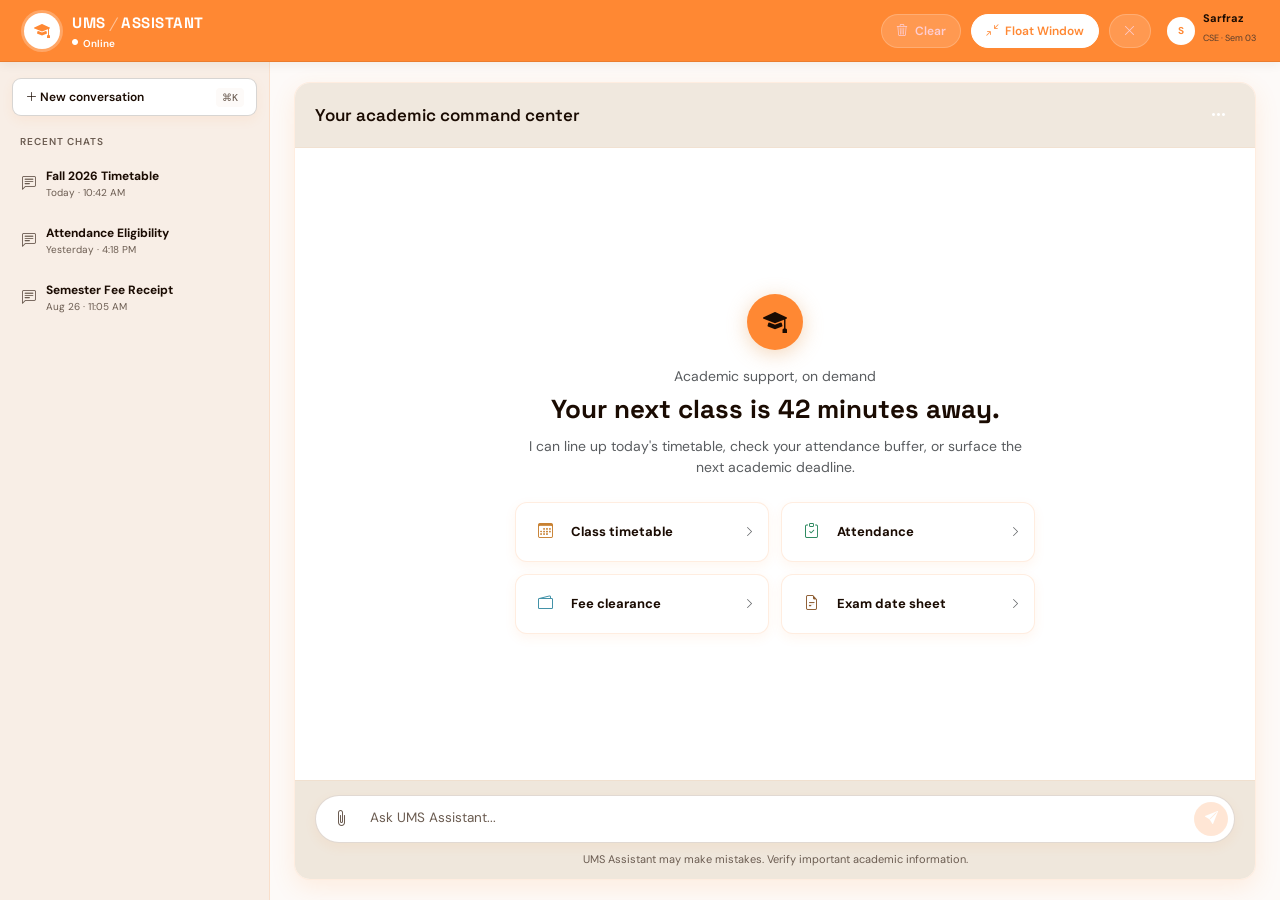
==== frontend/chatbot_ui/index.html @ 85a8cb39 "feat: complete LPU UMS Chatbot and Dashboard integration" ====
<!DOCTYPE html>
<html lang="en">

<head>
  <meta charset="UTF-8">
  <meta name="viewport" content="width=device-width, initial-scale=1.0">
  <title>UMS Assistant</title>
  <link href="https://cdn.jsdelivr.net/npm/bootstrap@5.3.3/dist/css/bootstrap.min.css" rel="stylesheet">
  <link href="https://cdn.jsdelivr.net/npm/bootstrap-icons@1.11.3/font/bootstrap-icons.css" rel="stylesheet">
  <link
    href="https://fonts.googleapis.com/css2?family=Space+Grotesk:wght@500;600;700&family=DM+Sans:wght@400;500;600&display=swap"
    rel="stylesheet">
  <link rel="stylesheet" href="style.css">
</head>

<body>
  <!-- Dashboard Background -->
  <iframe src="../dashboard_ui/index.html"
    style="position: fixed; top: 0; left: 0; width: 100vw; height: 100vh; border: none; z-index: -1; pointer-events: auto;"></iframe>

  <!-- Main Application Shell -->
  <div id="chatApp" class="mode-fullscreen">

    <!-- Top Header -->
    <header class="topbar">
      <!-- Brand & Mobile Menu Trigger -->
      <div class="brand">
        <button id="menuToggleBtn" class="icon-btn d-md-none" aria-label="Toggle menu">
          <i class="bi bi-list fs-5"></i>
        </button>
        <div class="brand-mark">
          <i class="bi bi-mortarboard-fill"></i>
        </div>
        <div>
          <strong class="gs brand-title">UMS <em class="text-muted fw-normal">/</em> ASSISTANT</strong>
          <small class="status-indicator">
            <i class="bi bi-circle-fill"></i> Online
          </small>
        </div>
      </div>

      <!-- Header Controls & Profile -->
      <div class="topbar-actions">
        <!-- Clear Chat Button -->
        <button id="clearBtn" class="action-btn text-danger-subtle" title="Clear chat history">
          <i class="bi bi-trash3"></i>
          <span class="d-none d-sm-inline">Clear</span>
        </button>

        <!-- Mode Toggle (Full-Screen ↔ Floating Window) -->
        <button id="toggleModeBtn" class="action-btn primary-action" title="Toggle floating window">
          <i id="toggleIcon" class="bi bi-arrows-angle-contract"></i>
          <span id="toggleText" class="d-none d-sm-inline">Float Window</span>
        </button>

        <!-- Close Button -->
        <button id="closeBtn" class="action-btn text-danger-subtle" title="Close Assistant">
          <i class="bi bi-x-lg"></i>
        </button>

        <!-- User Profile Chip -->
        <div class="profile-chip hide-floating d-none d-sm-flex">
          <span>S</span>
          <div class="d-none d-lg-block text-start">
            <strong class="d-block lh-1" style="font-size:11px;color:var(--text-main)">Sarfraz</strong>
            <small class="text-muted" style="font-size:9px">CSE · Sem 03</small>
          </div>
        </div>
      </div>
    </header>

    <!-- Main Workspace (Sidebar + Central Chat) -->
    <div class="app-body">

      <!-- Left Sidebar (Recent Chats directly at top) -->
      <aside id="sidebar" class="hide-floating">
        <!-- New Conversation Button -->
        <button id="newChatBtn" class="new-conv-btn">
          <span><i class="bi bi-plus-lg me-1.5"></i> New conversation</span>
          <small class="shortcut-badge">⌘K</small>
        </button>

        <!-- Recent Chats Section (Moved to Top) -->
        <div class="section-label">Recent chats</div>
        <div id="recentList" class="recent-list"></div>
      </aside>

      <!-- Central Chat Workspace -->
      <main id="workspace">
        <section class="chat-shell">
          <!-- Chat Shell Header -->
          <div class="chat-header">
            <h2 class="gs" id="chatTitle">Your academic command center</h2>
            <button id="resetViewBtn" class="icon-btn" title="Options">
              <i class="bi bi-three-dots"></i>
            </button>
          </div>

          <!-- Chat Scrollable Viewport -->
          <div class="chat-scroll" id="chatScroll">
            <!-- Centered Empty State -->
            <div class="empty-state" id="emptyState">
              <div class="mark-glow">
                <i class="bi bi-mortarboard-fill fs-4"></i>
              </div>
              <div class="text-muted small mb-1">Academic support, on demand</div>
              <h1 class="gs empty-heading">Your next class is 42 minutes away.</h1>
              <p class="text-muted small empty-desc">
                I can line up today's timetable, check your attendance buffer, or surface the next academic deadline.
              </p>

              <!-- 2x2 Quick Actions Grid -->
              <div class="quick-grid" id="quickGrid"></div>
            </div>

            <!-- Active Message Thread List -->
            <div id="messageList" class="message-list" style="display:none"></div>
          </div>

          <!-- Bottom Unified Composer Form -->
          <form class="composer-wrap" id="composerForm">
            <div class="composer">
              <button type="button" class="icon-btn attach-btn" title="Attach file">
                <i class="bi bi-paperclip"></i>
              </button>
              <input id="draftInput" placeholder="Ask UMS Assistant..." autocomplete="off">
              <button type="submit" class="send-btn" id="sendBtn" disabled title="Send message">
                <i class="bi bi-send-fill"></i>
              </button>
            </div>
            <div class="composer-disclaimer">
              UMS Assistant may make mistakes. Verify important academic information.
            </div>
          </form>
        </section>
      </main>

    </div>

  </div>

  <script src="https://cdn.jsdelivr.net/npm/bootstrap@5.3.3/dist/js/bootstrap.bundle.min.js"></script>
  <script src="script.js"></script>
</body>

</html>
---- frontend/chatbot_ui/style.css ----
:root {
  /* Vibrant Orange Palette */
  --primary-honey: #ff8833;
  --primary-honey-dark: #e67719;
  --primary-honey-light: #fff5f0;
  --header-bg: var(--primary-honey);
  --canvas: #fdfaf8;
  --sidebar-bg: #f8eee6;
  --surface: #ffffff;
  --card-bg: #ffffff;
  --bubble-bot: #ffffff;
  --bubble-user: var(--primary-honey);
  --line: rgba(255, 136, 51, 0.15);
  --line-soft: rgba(255, 136, 51, 0.08);
  --text-main: #1a0b02;
  --text-dim: #3d2211;
  --text-muted: #6b5c51;
  --mint: #10b981;
  --amber: #f59e0b;
  --cyan: #06b6d4;
  --shadow-sm: 0 4px 12px rgba(255, 136, 51, 0.08);
  --shadow-md: 0 8px 24px rgba(255, 136, 51, 0.12);
  --shadow-lg: 0 16px 40px rgba(255, 136, 51, 0.18);
}

* { box-sizing: border-box; margin: 0; padding: 0; }

body {
  font-family: "DM Sans", sans-serif;
  background: transparent;
  color: var(--text-main);
  overflow: hidden;
  height: 100vh;
  pointer-events: none;
}

.gs { font-family: "Space Grotesk", sans-serif; }

#chatApp {
  display: flex;
  flex-direction: column;
  height: 100vh;
  width: 100vw;
  background: var(--canvas);
  transition: all 0.35s cubic-bezier(0.4, 0, 0.2, 1);
  pointer-events: auto;
}

#chatApp.is-dragging {
  transition: none !important;
}

/* 1. TOPBAR (Warm Ochre / Honey Banner) */
.topbar {
  display: flex;
  align-items: center;
  justify-content: space-between;
  padding: 0 24px;
  height: 62px;
  background: var(--header-bg);
  border-bottom: 1px solid rgba(0, 0, 0, 0.08);
  z-index: 10;
  flex-shrink: 0;
  box-shadow: 0 2px 10px rgba(100, 65, 30, 0.08);
}

.brand {
  display: flex;
  align-items: center;
  gap: 12px;
}

.brand-mark {
  width: 36px;
  height: 36px;
  border-radius: 50%;
  background: #ffffff;
  display: grid;
  place-items: center;
  color: var(--primary-honey);
  font-size: 16px;
  box-shadow: 0 0 0 3px rgba(255, 255, 255, 0.25);
}

.brand-title {
  font-size: 15px;
  letter-spacing: 0.5px;
  color: #ffffff;
}

.brand-title em {
  color: rgba(255, 255, 255, 0.5) !important;
}

.status-indicator {
  display: flex;
  align-items: center;
  gap: 5px;
  color: #ffffff;
  font-size: 10px;
  font-weight: 600;
  margin-top: 1px;
}

.status-indicator i { font-size: 6px; }

.topbar-actions {
  display: flex;
  align-items: center;
  gap: 10px;
}

.action-btn {
  display: inline-flex;
  align-items: center;
  gap: 7px;
  height: 34px;
  padding: 0 14px;
  border-radius: 9999px;
  font-size: 12px;
  font-weight: 600;
  border: 1px solid rgba(255, 255, 255, 0.2);
  background: rgba(255, 255, 255, 0.15);
  color: #ffffff;
  cursor: pointer;
  transition: all 0.2s ease;
}

.action-btn:hover {
  background: rgba(255, 255, 255, 0.3);
  color: #ffffff;
  border-color: rgba(255, 255, 255, 0.4);
}

.action-btn.primary-action {
  background: #ffffff;
  border-color: #ffffff;
  color: var(--primary-honey);
}

.action-btn.primary-action:hover {
  background: var(--primary-honey-light);
  color: var(--primary-honey-dark);
}

.action-btn.text-danger-subtle {
  color: #fecdd3;
}

.action-btn.text-danger-subtle:hover {
  background: rgba(255, 255, 255, 0.2);
  border-color: rgba(255, 255, 255, 0.35);
  color: #ffffff;
}

.profile-chip {
  display: flex;
  align-items: center;
  gap: 8px;
  padding-left: 6px;
  color: #ffffff;
}

.profile-chip span {
  width: 28px;
  height: 28px;
  border-radius: 50%;
  background: #ffffff;
  color: var(--primary-honey);
  display: grid;
  place-items: center;
  font-weight: 700;
  font-size: 10px;
}

.icon-btn {
  width: 32px;
  height: 32px;
  border: 1px solid transparent;
  border-radius: 8px;
  background: transparent;
  color: #ffffff;
  display: inline-grid;
  place-items: center;
  cursor: pointer;
  transition: all 0.2s ease;
}

.icon-btn:hover {
  color: #000;
  border-color: var(--line);
  background: rgba(255, 255, 255, 0.4);
}

/* 2. APP BODY & SIDEBAR */
.app-body {
  display: flex;
  flex: 1;
  overflow: hidden;
  position: relative;
}

#sidebar {
  width: 270px;
  background: var(--sidebar-bg);
  border-right: 1px solid var(--line);
  padding: 16px 12px;
  display: flex;
  flex-direction: column;
  flex-shrink: 0;
  overflow-y: auto;
}

.new-conv-btn {
  width: 100%;
  display: flex;
  align-items: center;
  justify-content: space-between;
  gap: 8px;
  height: 38px;
  padding: 0 12px;
  border: 1px solid rgba(36, 25, 16, 0.18);
  border-radius: 9px;
  background: #ffffff;
  color: var(--text-main);
  font-size: 12px;
  font-weight: 600;
  cursor: pointer;
  transition: all 0.2s ease;
  margin-bottom: 18px;
  box-shadow: var(--shadow-sm);
}

.new-conv-btn:hover {
  background: var(--primary-honey-light);
  border-color: var(--primary-honey-dark);
}

.shortcut-badge {
  font-size: 10px;
  background: var(--canvas);
  padding: 2px 6px;
  border-radius: 4px;
  color: var(--text-muted);
  font-weight: 500;
}

.section-label {
  font-size: 10px;
  letter-spacing: 0.1em;
  color: var(--text-muted);
  text-transform: uppercase;
  padding: 0 8px;
  margin-bottom: 8px;
  font-weight: 600;
}

.recent-list {
  display: flex;
  flex-direction: column;
  gap: 4px;
  overflow-y: auto;
  flex: 1;
}

.recent-chat {
  width: 100%;
  display: flex;
  align-items: center;
  gap: 10px;
  padding: 10px 10px;
  border-radius: 8px;
  background: transparent;
  border: 0;
  color: var(--text-dim);
  text-align: left;
  font-size: 12px;
  cursor: pointer;
  transition: all 0.2s ease;
}

.recent-chat i {
  font-size: 14px;
  color: var(--text-muted);
  flex-shrink: 0;
}

.recent-chat strong {
  display: block;
  font-size: 12px;
  color: var(--text-main);
  white-space: nowrap;
  overflow: hidden;
  text-overflow: ellipsis;
}

.recent-chat small {
  display: block;
  color: var(--text-muted);
  font-size: 10px;
}

.recent-chat:hover, .recent-chat.active {
  background: rgba(255, 255, 255, 0.6);
  color: var(--text-main);
}

.recent-chat.active {
  background: #ffffff;
  box-shadow: var(--shadow-sm);
}

.recent-chat.active i {
  color: var(--amber);
}

/* 3. WORKSPACE & CHAT SHELL */
#workspace {
  flex: 1;
  padding: 20px 24px;
  display: flex;
  flex-direction: column;
  overflow: hidden;
  background: var(--canvas);
}

.chat-shell {
  background: var(--surface);
  border: 1px solid var(--line);
  border-radius: 16px;
  display: flex;
  flex-direction: column;
  height: 100%;
  overflow: hidden;
  box-shadow: var(--shadow-md);
}

.chat-header {
  padding: 16px 20px;
  border-bottom: 1px solid var(--line-soft);
  display: flex;
  justify-content: space-between;
  align-items: center;
  background: rgba(237, 227, 214, 0.8);
}

.chat-header h2 {
  margin: 0;
  font-size: 17px;
  font-weight: 600;
  color: var(--text-main);
}

.chat-scroll {
  flex: 1;
  overflow-y: auto;
  padding: 24px;
  display: flex;
  flex-direction: column;
}

/* Empty State */
.empty-state {
  max-width: 540px;
  margin: auto;
  text-align: center;
  padding: 20px 10px;
}

.mark-glow {
  width: 56px;
  height: 56px;
  border-radius: 50%;
  background: var(--header-bg);
  display: grid;
  place-items: center;
  margin: 0 auto 16px;
  color: var(--text-main);
  box-shadow: 0 4px 20px rgba(230, 167, 105, 0.45);
}

.empty-heading {
  font-size: 26px;
  font-weight: 700;
  color: var(--text-main);
  margin: 6px 0 10px;
  line-height: 1.25;
}

.empty-desc {
  line-height: 1.5;
  margin-bottom: 24px;
  color: var(--text-muted);
}

.quick-grid {
  display: grid;
  grid-template-columns: 1fr 1fr;
  gap: 12px;
  text-align: left;
}

.quick-action {
  display: flex;
  align-items: center;
  gap: 10px;
  padding: 13px;
  border: 1px solid var(--line);
  border-radius: 12px;
  background: #ffffff;
  color: var(--text-main);
  cursor: pointer;
  transition: all 0.2s ease;
  font-size: 13px;
  box-shadow: var(--shadow-sm);
}

.quick-action:hover {
  border-color: var(--primary-honey-dark);
  background: var(--primary-honey-light);
  transform: translateY(-1px);
}

.qicon {
  width: 32px;
  height: 32px;
  border-radius: 8px;
  display: grid;
  place-items: center;
  flex: 0 0 32px;
  font-size: 15px;
}

/* Messages List */
.message-list {
  display: flex;
  flex-direction: column;
  gap: 18px;
  width: 100%;
}

.msg-row {
  display: flex;
  gap: 12px;
  animation: fadeIn 0.25s ease-out;
}

.msg-row.user {
  flex-direction: row-reverse;
}

.avatar {
  width: 30px;
  height: 30px;
  border-radius: 8px;
  background: rgba(36, 25, 16, 0.08);
  display: grid;
  place-items: center;
  font-size: 10px;
  font-weight: 700;
  flex: 0 0 30px;
  color: var(--text-main);
}

.avatar.assistant {
  background: var(--primary-honey);
  color: #ffffff;
}

.msg-body {
  max-width: 75%;
}

.msg-row.user .msg-body {
  margin-left: auto;
  text-align: right;
}

.msg-meta {
  font-size: 10px;
  color: var(--text-muted);
  margin-bottom: 4px;
}

.msg-body p {
  margin: 0;
  font-size: 13.5px;
  line-height: 1.6;
  color: var(--text-main);
  background: var(--bubble-bot);
  border: 1px solid var(--line);
  padding: 11px 15px;
  border-radius: 14px;
  box-shadow: var(--shadow-sm);
}

.msg-row.user p {
  background: var(--bubble-user);
  border: 1px solid rgba(255, 136, 51, 0.35);
  color: #ffffff;
  border-radius: 14px 3px 14px 14px;
  text-align: left;
  display: inline-block;
  font-weight: 500;
  box-shadow: var(--shadow-sm);
}

.thinking {
  display: flex;
  gap: 5px;
  padding: 8px 12px;
  background: #ffffff;
  border: 1px solid var(--line);
  border-radius: 12px;
  width: fit-content;
  box-shadow: var(--shadow-sm);
}

.thinking i {
  width: 5px;
  height: 5px;
  border-radius: 50%;
  background: var(--amber);
  display: inline-block;
  animation: bounce 1.1s infinite ease-in-out;
}

.thinking i:nth-child(2) { animation-delay: 0.15s; }
.thinking i:nth-child(3) { animation-delay: 0.3s; }

@keyframes bounce {
  0%, 60%, 100% { transform: translateY(0); opacity: 0.3; }
  30% { transform: translateY(-4px); opacity: 1; }
}

@keyframes fadeIn {
  from { opacity: 0; transform: translateY(6px); }
  to { opacity: 1; transform: translateY(0); }
}

/* 4. COMPOSER (Crisp White Card Container) */
.composer-wrap {
  padding: 14px 20px 12px;
  border-top: 1px solid var(--line-soft);
  background: rgba(237, 227, 214, 0.85);
}

.composer {
  display: flex;
  align-items: center;
  gap: 8px;
  padding: 0 6px 0 12px;
  height: 48px;
  border: 1px solid rgba(120, 85, 55, 0.22);
  border-radius: 25px;
  background: #ffffff;
  box-shadow: var(--shadow-sm);
  transition: all 0.2s ease;
}

.composer:focus-within {
  border-color: var(--amber);
  box-shadow: 0 0 0 3px rgba(230, 167, 105, 0.25);
}

.composer input {
  flex: 1;
  min-width: 0;
  background: transparent;
  border: 0;
  outline: 0;
  color: var(--text-main);
  font-size: 13.5px;
  padding: 0 6px;
}

.composer input::placeholder {
  color: var(--text-muted);
}

.attach-btn {
  width: 28px;
  height: 28px;
  color: var(--text-muted);
}

.attach-btn:hover {
  color: var(--text-main);
}

.send-btn {
  width: 34px;
  height: 34px;
  border: 0;
  border-radius: 50%;
  background: var(--primary-honey);
  color: #fff;
  display: grid;
  place-items: center;
  cursor: pointer;
  transition: all 0.2s ease;
  flex-shrink: 0;
  font-size: 13px;
}

.send-btn:hover:not(:disabled) {
  background: var(--primary-honey-dark);
  transform: scale(1.05);
}

.send-btn:disabled {
  opacity: 0.2;
  cursor: not-allowed;
}

.composer-disclaimer {
  text-align: center;
  font-size: 11px;
  color: var(--text-muted);
  margin-top: 8px;
}

/* Scrollbars */
.chat-scroll::-webkit-scrollbar, #sidebar::-webkit-scrollbar, .recent-list::-webkit-scrollbar {
  width: 6px;
}
.chat-scroll::-webkit-scrollbar-thumb, #sidebar::-webkit-scrollbar-thumb, .recent-list::-webkit-scrollbar-thumb {
  background: rgba(100, 70, 45, 0.2);
  border-radius: 99px;
}

/* 5. FLOATING WIDGET MODE */
#chatApp.mode-floating {
  position: fixed !important;
  bottom: 24px !important;
  right: 24px !important;
  width: 420px !important;
  height: 620px !important;
  max-width: calc(100vw - 32px) !important;
  max-height: calc(100vh - 32px) !important;
  border-radius: 20px !important;
  border: 1px solid var(--line) !important;
  box-shadow: var(--shadow-lg) !important;
  z-index: 9999 !important;
  overflow: hidden !important;
}

#chatApp.mode-floating .topbar {
  cursor: grab;
}
#chatApp.mode-floating .topbar:active {
  cursor: grabbing;
}

#chatApp.mode-floating .hide-floating { display: none !important; }
#chatApp.mode-floating #workspace { padding: 12px; }
#chatApp.mode-floating .quick-grid { grid-template-columns: 1fr; }
#chatApp.mode-floating .empty-heading { font-size: 20px; }

/* 6. RESPONSIVE MOBILE */
@media (max-width: 820px) {
  #sidebar {
    position: fixed;
    top: 62px;
    bottom: 0;
    left: 0;
    width: 270px;
    transform: translateX(-100%);
    transition: transform 0.25s ease;
    z-index: 100;
    box-shadow: 10px 0 30px rgba(60, 40, 20, 0.25);
  }
  #sidebar.open {
    transform: translateX(0);
  }
  #workspace {
    padding: 12px;
  }
  .quick-grid {
    grid-template-columns: 1fr;
  }
}
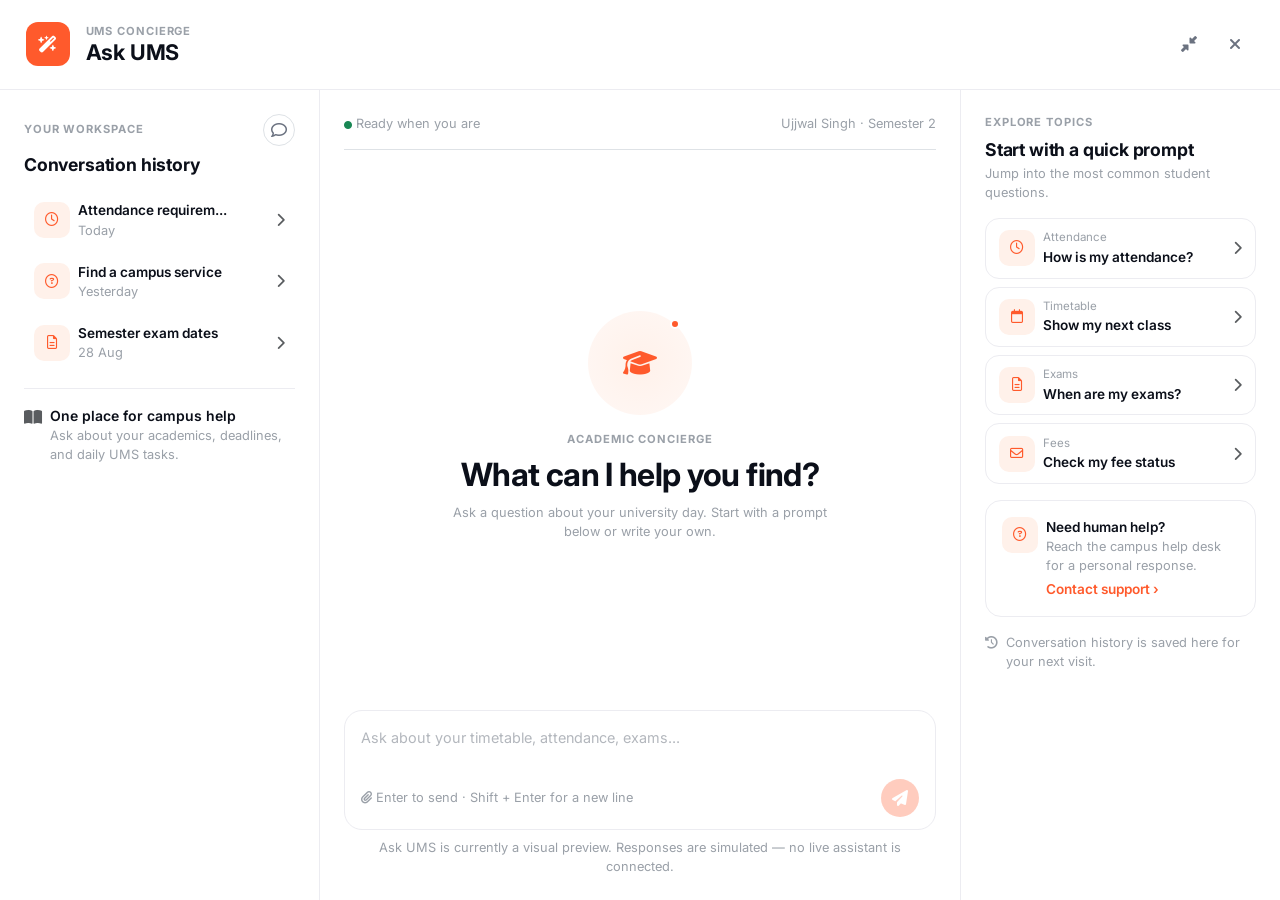
==== commit da16933e: "Update the chatbot_ui and updated the chatbot logic with the mock data" ====
--- a/frontend/chatbot_ui/index.html
+++ b/frontend/chatbot_ui/index.html
@@ -1,146 +1,106 @@
 <!DOCTYPE html>
 <html lang="en">
+<head>
+<meta charset="UTF-8">
+<meta name="viewport" content="width=device-width, initial-scale=1">
+<title>Ask UMS</title>
+<link href="https://cdn.jsdelivr.net/npm/bootstrap@5.3.3/dist/css/bootstrap.min.css" rel="stylesheet">
+<link href="https://cdnjs.cloudflare.com/ajax/libs/font-awesome/6.5.1/css/all.min.css" rel="stylesheet">
+<link href="style.css" rel="stylesheet">
+</head>
+<body>
 
-<head>
-  <meta charset="UTF-8">
-  <meta name="viewport" content="width=device-width, initial-scale=1.0">
-  <title>UMS Assistant</title>
-  <link href="https://cdn.jsdelivr.net/npm/bootstrap@5.3.3/dist/css/bootstrap.min.css" rel="stylesheet">
-  <link href="https://cdn.jsdelivr.net/npm/bootstrap-icons@1.11.3/font/bootstrap-icons.css" rel="stylesheet">
-  <link
-    href="https://fonts.googleapis.com/css2?family=Space+Grotesk:wght@500;600;700&family=DM+Sans:wght@400;500;600&display=swap"
-    rel="stylesheet">
-  <link rel="stylesheet" href="style.css">
-</head>
-
-<body>
   <!-- Dashboard Background -->
   <iframe src="../dashboard_ui/index.html"
     style="position: fixed; top: 0; left: 0; width: 100vw; height: 100vh; border: none; z-index: -1; pointer-events: auto;"></iframe>
 
-  <!-- Main Application Shell -->
-  <div id="chatApp" class="mode-fullscreen">
+<div id="full-page" class="ums-page mode-fullscreen">
+  <div class="ums-header">
+    <div class="d-flex align-items-center gap-3">
+      <span class="ums-badge"><i class="fa-solid fa-wand-magic-sparkles"></i></span>
+      <div><div class="eyebrow">UMS CONCIERGE</div><h4 class="fw-bold mb-0">Ask UMS</h4></div>
+    </div>
+    <div class="d-flex align-items-center gap-2">
+      <button id="toggle-float-btn" class="icon-btn" title="Pop out as floating window"><i class="fa-solid fa-down-left-and-up-right-to-center"></i></button>
+      <button id="closeBtn" class="icon-btn"><i class="fa-solid fa-xmark"></i></button>
+    </div>
+  </div>
 
-    <!-- Top Header -->
-    <header class="topbar">
-      <!-- Brand & Mobile Menu Trigger -->
-      <div class="brand">
-        <button id="menuToggleBtn" class="icon-btn d-md-none" aria-label="Toggle menu">
-          <i class="bi bi-list fs-5"></i>
-        </button>
-        <div class="brand-mark">
-          <i class="bi bi-mortarboard-fill"></i>
+  <div class="row g-0 ums-body">
+    <!-- LEFT: workspace / history -->
+    <div class="col-lg-3 ums-col ums-col-left hide-floating">
+      <div class="d-flex justify-content-between align-items-center mb-2">
+        <span class="eyebrow">YOUR WORKSPACE</span>
+        <button id="newChatBtn" class="icon-btn border" style="width:32px;height:32px"><i class="fa-regular fa-comment"></i></button>
+      </div>
+      <h5 class="fw-bold mb-3">Conversation history</h5>
+
+      <div id="chat-history"></div>
+
+      <hr>
+      <div class="d-flex gap-2">
+        <i class="fa-solid fa-book-open text-muted mt-1"></i>
+        <div>
+          <div class="fw-semibold small">One place for campus help</div>
+          <div class="text-muted-sm">Ask about your academics, deadlines, and daily UMS tasks.</div>
         </div>
-        <div>
-          <strong class="gs brand-title">UMS <em class="text-muted fw-normal">/</em> ASSISTANT</strong>
-          <small class="status-indicator">
-            <i class="bi bi-circle-fill"></i> Online
-          </small>
+      </div>
+    </div>
+
+    <!-- CENTER: chat -->
+    <div class="col-lg-6 ums-col d-flex flex-column" style="height: 100%; overflow: hidden;">
+      <div class="d-flex justify-content-between align-items-center text-muted-sm pb-3 border-bottom mb-4">
+        <span><i class="fa-solid fa-circle text-success" style="font-size:8px"></i> Ready when you are</span>
+        <span>Ujjwal Singh · Semester 2</span>
+      </div>
+
+      <div id="empty-state" class="flex-grow-1 d-flex flex-column align-items-center justify-content-center text-center px-3" style="overflow-y: auto;">
+        <div class="concierge-ring mb-3"><i class="fa-solid fa-graduation-cap"></i><span class="concierge-dot"></span></div>
+        <div class="eyebrow mb-2">ACADEMIC CONCIERGE</div>
+        <h2 class="fw-bold mb-2">What can I help you find?</h2>
+        <p class="text-muted-sm" style="max-width:380px">Ask a question about your university day. Start with a prompt below or write your own.</p>
+      </div>
+
+      <div id="messages" class="flex-grow-1 d-none"></div>
+
+      <div class="chat-input-box p-2 mt-3">
+        <textarea id="chat-textarea" class="form-control p-2" rows="2" placeholder="Ask about your timetable, attendance, exams..."></textarea>
+        <div class="d-flex justify-content-between align-items-center px-2 pb-1">
+          <span class="text-muted-sm"><i class="fa-solid fa-paperclip me-1"></i>Enter to send · Shift + Enter for a new line</span>
+          <button id="send-btn" class="send-btn" disabled><i class="fa-solid fa-paper-plane"></i></button>
+        </div>
+      </div>
+      <div class="text-center text-muted-sm mt-2 footer-note">Ask UMS is currently a visual preview. Responses are simulated — no live assistant is connected.</div>
+    </div>
+
+    <!-- RIGHT: explore topics -->
+    <div class="col-lg-3 ums-col ums-col-right hide-floating">
+      <div class="eyebrow mb-2">EXPLORE TOPICS</div>
+      <h5 class="fw-bold mb-1">Start with a quick prompt</h5>
+      <p class="text-muted-sm">Jump into the most common student questions.</p>
+
+      <div id="quick-prompts" class="d-flex flex-column gap-2 mb-3"></div>
+
+      <div class="help-box p-3">
+        <div class="d-flex gap-2">
+          <span class="hist-icon"><i class="fa-regular fa-circle-question"></i></span>
+          <div>
+            <div class="fw-semibold small">Need human help?</div>
+            <div class="text-muted-sm">Reach the campus help desk for a personal response.</div>
+            <a href="#" class="text-decoration-none small fw-semibold" style="color:var(--accent)">Contact support ›</a>
+          </div>
         </div>
       </div>
 
-      <!-- Header Controls & Profile -->
-      <div class="topbar-actions">
-        <!-- Clear Chat Button -->
-        <button id="clearBtn" class="action-btn text-danger-subtle" title="Clear chat history">
-          <i class="bi bi-trash3"></i>
-          <span class="d-none d-sm-inline">Clear</span>
-        </button>
+      <div class="d-flex gap-2 mt-3 text-muted-sm">
+        <i class="fa-solid fa-clock-rotate-left mt-1"></i>
+        <span>Conversation history is saved here for your next visit.</span>
+      </div>
+    </div>
+  </div>
+</div>
 
-        <!-- Mode Toggle (Full-Screen ↔ Floating Window) -->
-        <button id="toggleModeBtn" class="action-btn primary-action" title="Toggle floating window">
-          <i id="toggleIcon" class="bi bi-arrows-angle-contract"></i>
-          <span id="toggleText" class="d-none d-sm-inline">Float Window</span>
-        </button>
-
-        <!-- Close Button -->
-        <button id="closeBtn" class="action-btn text-danger-subtle" title="Close Assistant">
-          <i class="bi bi-x-lg"></i>
-        </button>
-
-        <!-- User Profile Chip -->
-        <div class="profile-chip hide-floating d-none d-sm-flex">
-          <span>S</span>
-          <div class="d-none d-lg-block text-start">
-            <strong class="d-block lh-1" style="font-size:11px;color:var(--text-main)">Sarfraz</strong>
-            <small class="text-muted" style="font-size:9px">CSE · Sem 03</small>
-          </div>
-        </div>
-      </div>
-    </header>
-
-    <!-- Main Workspace (Sidebar + Central Chat) -->
-    <div class="app-body">
-
-      <!-- Left Sidebar (Recent Chats directly at top) -->
-      <aside id="sidebar" class="hide-floating">
-        <!-- New Conversation Button -->
-        <button id="newChatBtn" class="new-conv-btn">
-          <span><i class="bi bi-plus-lg me-1.5"></i> New conversation</span>
-          <small class="shortcut-badge">⌘K</small>
-        </button>
-
-        <!-- Recent Chats Section (Moved to Top) -->
-        <div class="section-label">Recent chats</div>
-        <div id="recentList" class="recent-list"></div>
-      </aside>
-
-      <!-- Central Chat Workspace -->
-      <main id="workspace">
-        <section class="chat-shell">
-          <!-- Chat Shell Header -->
-          <div class="chat-header">
-            <h2 class="gs" id="chatTitle">Your academic command center</h2>
-            <button id="resetViewBtn" class="icon-btn" title="Options">
-              <i class="bi bi-three-dots"></i>
-            </button>
-          </div>
-
-          <!-- Chat Scrollable Viewport -->
-          <div class="chat-scroll" id="chatScroll">
-            <!-- Centered Empty State -->
-            <div class="empty-state" id="emptyState">
-              <div class="mark-glow">
-                <i class="bi bi-mortarboard-fill fs-4"></i>
-              </div>
-              <div class="text-muted small mb-1">Academic support, on demand</div>
-              <h1 class="gs empty-heading">Your next class is 42 minutes away.</h1>
-              <p class="text-muted small empty-desc">
-                I can line up today's timetable, check your attendance buffer, or surface the next academic deadline.
-              </p>
-
-              <!-- 2x2 Quick Actions Grid -->
-              <div class="quick-grid" id="quickGrid"></div>
-            </div>
-
-            <!-- Active Message Thread List -->
-            <div id="messageList" class="message-list" style="display:none"></div>
-          </div>
-
-          <!-- Bottom Unified Composer Form -->
-          <form class="composer-wrap" id="composerForm">
-            <div class="composer">
-              <button type="button" class="icon-btn attach-btn" title="Attach file">
-                <i class="bi bi-paperclip"></i>
-              </button>
-              <input id="draftInput" placeholder="Ask UMS Assistant..." autocomplete="off">
-              <button type="submit" class="send-btn" id="sendBtn" disabled title="Send message">
-                <i class="bi bi-send-fill"></i>
-              </button>
-            </div>
-            <div class="composer-disclaimer">
-              UMS Assistant may make mistakes. Verify important academic information.
-            </div>
-          </form>
-        </section>
-      </main>
-
-    </div>
-
-  </div>
-
-  <script src="https://cdn.jsdelivr.net/npm/bootstrap@5.3.3/dist/js/bootstrap.bundle.min.js"></script>
-  <script src="script.js"></script>
+<script src="https://cdn.jsdelivr.net/npm/bootstrap@5.3.3/dist/js/bootstrap.bundle.min.js"></script>
+<script src="script.js"></script>
 </body>
-
 </html>
--- a/frontend/chatbot_ui/style.css
+++ b/frontend/chatbot_ui/style.css
@@ -1,636 +1,39 @@
-:root {
-  /* Vibrant Orange Palette */
-  --primary-honey: #ff8833;
-  --primary-honey-dark: #e67719;
-  --primary-honey-light: #fff5f0;
-  --header-bg: var(--primary-honey);
-  --canvas: #fdfaf8;
-  --sidebar-bg: #f8eee6;
-  --surface: #ffffff;
-  --card-bg: #ffffff;
-  --bubble-bot: #ffffff;
-  --bubble-user: var(--primary-honey);
-  --line: rgba(255, 136, 51, 0.15);
-  --line-soft: rgba(255, 136, 51, 0.08);
-  --text-main: #1a0b02;
-  --text-dim: #3d2211;
-  --text-muted: #6b5c51;
-  --mint: #10b981;
-  --amber: #f59e0b;
-  --cyan: #06b6d4;
-  --shadow-sm: 0 4px 12px rgba(255, 136, 51, 0.08);
-  --shadow-md: 0 8px 24px rgba(255, 136, 51, 0.12);
-  --shadow-lg: 0 16px 40px rgba(255, 136, 51, 0.18);
+@import url('https://fonts.googleapis.com/css2?family=Inter:wght@400;500;600;700;800&display=swap');
+
+:root{
+  --accent:#ff5a2c;
+  --accent-soft:#fff1ea;
+  --accent-border:#ffd7c2;
+  --ink:#0b0f19;
+  --muted:#9aa0a8;
+  --line:#ececf1;
+  --hover:#f8f8f9;
 }
+*{box-sizing:border-box}
+html,body{height:100%}
+body{margin:0;background:transparent;color:var(--ink);font-family:'Inter',ui-sans-serif,system-ui,Segoe UI,Roboto,sans-serif;pointer-events:none;}
 
-* { box-sizing: border-box; margin: 0; padding: 0; }
+.eyebrow{font-size:.7rem;letter-spacing:.08em;color:var(--muted);font-weight:700;text-transform:uppercase}
+.text-muted-sm{color:var(--muted);font-size:.8rem;line-height:1.5}
+.icon-btn{width:38px;height:38px;border-radius:50%;display:grid;place-items:center;color:#6b7280;background:transparent;text-decoration:none;border:none}
+.icon-btn:hover{background:var(--hover)}
 
-body {
-  font-family: "DM Sans", sans-serif;
-  background: transparent;
-  color: var(--text-main);
-  overflow: hidden;
+/* Page frame */
+.ums-page{background:#fff;border-radius:24px;width:100%;max-width:1310px;box-shadow:0 30px 70px -15px rgba(15,15,20,.35);overflow:hidden;pointer-events:auto;transition:all 0.35s cubic-bezier(0.4, 0, 0.2, 1);}
+.ums-page.is-dragging { transition: none !important; }
+
+/* Fullscreen mode */
+.ums-page.mode-fullscreen {
+  max-width: 100vw;
   height: 100vh;
-  pointer-events: none;
-}
-
-.gs { font-family: "Space Grotesk", sans-serif; }
-
-#chatApp {
-  display: flex;
-  flex-direction: column;
-  height: 100vh;
-  width: 100vw;
-  background: var(--canvas);
-  transition: all 0.35s cubic-bezier(0.4, 0, 0.2, 1);
-  pointer-events: auto;
-}
-
-#chatApp.is-dragging {
-  transition: none !important;
-}
-
-/* 1. TOPBAR (Warm Ochre / Honey Banner) */
-.topbar {
-  display: flex;
-  align-items: center;
-  justify-content: space-between;
-  padding: 0 24px;
-  height: 62px;
-  background: var(--header-bg);
-  border-bottom: 1px solid rgba(0, 0, 0, 0.08);
-  z-index: 10;
-  flex-shrink: 0;
-  box-shadow: 0 2px 10px rgba(100, 65, 30, 0.08);
-}
-
-.brand {
-  display: flex;
-  align-items: center;
-  gap: 12px;
-}
-
-.brand-mark {
-  width: 36px;
-  height: 36px;
-  border-radius: 50%;
-  background: #ffffff;
-  display: grid;
-  place-items: center;
-  color: var(--primary-honey);
-  font-size: 16px;
-  box-shadow: 0 0 0 3px rgba(255, 255, 255, 0.25);
-}
-
-.brand-title {
-  font-size: 15px;
-  letter-spacing: 0.5px;
-  color: #ffffff;
-}
-
-.brand-title em {
-  color: rgba(255, 255, 255, 0.5) !important;
-}
-
-.status-indicator {
-  display: flex;
-  align-items: center;
-  gap: 5px;
-  color: #ffffff;
-  font-size: 10px;
-  font-weight: 600;
-  margin-top: 1px;
-}
-
-.status-indicator i { font-size: 6px; }
-
-.topbar-actions {
-  display: flex;
-  align-items: center;
-  gap: 10px;
-}
-
-.action-btn {
-  display: inline-flex;
-  align-items: center;
-  gap: 7px;
-  height: 34px;
-  padding: 0 14px;
-  border-radius: 9999px;
-  font-size: 12px;
-  font-weight: 600;
-  border: 1px solid rgba(255, 255, 255, 0.2);
-  background: rgba(255, 255, 255, 0.15);
-  color: #ffffff;
-  cursor: pointer;
-  transition: all 0.2s ease;
-}
-
-.action-btn:hover {
-  background: rgba(255, 255, 255, 0.3);
-  color: #ffffff;
-  border-color: rgba(255, 255, 255, 0.4);
-}
-
-.action-btn.primary-action {
-  background: #ffffff;
-  border-color: #ffffff;
-  color: var(--primary-honey);
-}
-
-.action-btn.primary-action:hover {
-  background: var(--primary-honey-light);
-  color: var(--primary-honey-dark);
-}
-
-.action-btn.text-danger-subtle {
-  color: #fecdd3;
-}
-
-.action-btn.text-danger-subtle:hover {
-  background: rgba(255, 255, 255, 0.2);
-  border-color: rgba(255, 255, 255, 0.35);
-  color: #ffffff;
-}
-
-.profile-chip {
-  display: flex;
-  align-items: center;
-  gap: 8px;
-  padding-left: 6px;
-  color: #ffffff;
-}
-
-.profile-chip span {
-  width: 28px;
-  height: 28px;
-  border-radius: 50%;
-  background: #ffffff;
-  color: var(--primary-honey);
-  display: grid;
-  place-items: center;
-  font-weight: 700;
-  font-size: 10px;
-}
-
-.icon-btn {
-  width: 32px;
-  height: 32px;
-  border: 1px solid transparent;
-  border-radius: 8px;
-  background: transparent;
-  color: #ffffff;
-  display: inline-grid;
-  place-items: center;
-  cursor: pointer;
-  transition: all 0.2s ease;
-}
-
-.icon-btn:hover {
-  color: #000;
-  border-color: var(--line);
-  background: rgba(255, 255, 255, 0.4);
-}
-
-/* 2. APP BODY & SIDEBAR */
-.app-body {
-  display: flex;
-  flex: 1;
-  overflow: hidden;
-  position: relative;
-}
-
-#sidebar {
-  width: 270px;
-  background: var(--sidebar-bg);
-  border-right: 1px solid var(--line);
-  padding: 16px 12px;
-  display: flex;
-  flex-direction: column;
-  flex-shrink: 0;
-  overflow-y: auto;
-}
-
-.new-conv-btn {
-  width: 100%;
-  display: flex;
-  align-items: center;
-  justify-content: space-between;
-  gap: 8px;
-  height: 38px;
-  padding: 0 12px;
-  border: 1px solid rgba(36, 25, 16, 0.18);
-  border-radius: 9px;
-  background: #ffffff;
-  color: var(--text-main);
-  font-size: 12px;
-  font-weight: 600;
-  cursor: pointer;
-  transition: all 0.2s ease;
-  margin-bottom: 18px;
-  box-shadow: var(--shadow-sm);
-}
-
-.new-conv-btn:hover {
-  background: var(--primary-honey-light);
-  border-color: var(--primary-honey-dark);
-}
-
-.shortcut-badge {
-  font-size: 10px;
-  background: var(--canvas);
-  padding: 2px 6px;
-  border-radius: 4px;
-  color: var(--text-muted);
-  font-weight: 500;
-}
-
-.section-label {
-  font-size: 10px;
-  letter-spacing: 0.1em;
-  color: var(--text-muted);
-  text-transform: uppercase;
-  padding: 0 8px;
-  margin-bottom: 8px;
-  font-weight: 600;
-}
-
-.recent-list {
-  display: flex;
-  flex-direction: column;
-  gap: 4px;
-  overflow-y: auto;
-  flex: 1;
-}
-
-.recent-chat {
-  width: 100%;
-  display: flex;
-  align-items: center;
-  gap: 10px;
-  padding: 10px 10px;
-  border-radius: 8px;
-  background: transparent;
-  border: 0;
-  color: var(--text-dim);
-  text-align: left;
-  font-size: 12px;
-  cursor: pointer;
-  transition: all 0.2s ease;
-}
-
-.recent-chat i {
-  font-size: 14px;
-  color: var(--text-muted);
-  flex-shrink: 0;
-}
-
-.recent-chat strong {
-  display: block;
-  font-size: 12px;
-  color: var(--text-main);
-  white-space: nowrap;
-  overflow: hidden;
-  text-overflow: ellipsis;
-}
-
-.recent-chat small {
-  display: block;
-  color: var(--text-muted);
-  font-size: 10px;
-}
-
-.recent-chat:hover, .recent-chat.active {
-  background: rgba(255, 255, 255, 0.6);
-  color: var(--text-main);
-}
-
-.recent-chat.active {
-  background: #ffffff;
-  box-shadow: var(--shadow-sm);
-}
-
-.recent-chat.active i {
-  color: var(--amber);
-}
-
-/* 3. WORKSPACE & CHAT SHELL */
-#workspace {
-  flex: 1;
-  padding: 20px 24px;
-  display: flex;
-  flex-direction: column;
-  overflow: hidden;
-  background: var(--canvas);
-}
-
-.chat-shell {
-  background: var(--surface);
-  border: 1px solid var(--line);
-  border-radius: 16px;
-  display: flex;
-  flex-direction: column;
-  height: 100%;
-  overflow: hidden;
-  box-shadow: var(--shadow-md);
-}
-
-.chat-header {
-  padding: 16px 20px;
-  border-bottom: 1px solid var(--line-soft);
-  display: flex;
-  justify-content: space-between;
-  align-items: center;
-  background: rgba(237, 227, 214, 0.8);
-}
-
-.chat-header h2 {
-  margin: 0;
-  font-size: 17px;
-  font-weight: 600;
-  color: var(--text-main);
-}
-
-.chat-scroll {
-  flex: 1;
-  overflow-y: auto;
-  padding: 24px;
+  border-radius: 0;
+  box-shadow: none;
   display: flex;
   flex-direction: column;
 }
 
-/* Empty State */
-.empty-state {
-  max-width: 540px;
-  margin: auto;
-  text-align: center;
-  padding: 20px 10px;
-}
-
-.mark-glow {
-  width: 56px;
-  height: 56px;
-  border-radius: 50%;
-  background: var(--header-bg);
-  display: grid;
-  place-items: center;
-  margin: 0 auto 16px;
-  color: var(--text-main);
-  box-shadow: 0 4px 20px rgba(230, 167, 105, 0.45);
-}
-
-.empty-heading {
-  font-size: 26px;
-  font-weight: 700;
-  color: var(--text-main);
-  margin: 6px 0 10px;
-  line-height: 1.25;
-}
-
-.empty-desc {
-  line-height: 1.5;
-  margin-bottom: 24px;
-  color: var(--text-muted);
-}
-
-.quick-grid {
-  display: grid;
-  grid-template-columns: 1fr 1fr;
-  gap: 12px;
-  text-align: left;
-}
-
-.quick-action {
-  display: flex;
-  align-items: center;
-  gap: 10px;
-  padding: 13px;
-  border: 1px solid var(--line);
-  border-radius: 12px;
-  background: #ffffff;
-  color: var(--text-main);
-  cursor: pointer;
-  transition: all 0.2s ease;
-  font-size: 13px;
-  box-shadow: var(--shadow-sm);
-}
-
-.quick-action:hover {
-  border-color: var(--primary-honey-dark);
-  background: var(--primary-honey-light);
-  transform: translateY(-1px);
-}
-
-.qicon {
-  width: 32px;
-  height: 32px;
-  border-radius: 8px;
-  display: grid;
-  place-items: center;
-  flex: 0 0 32px;
-  font-size: 15px;
-}
-
-/* Messages List */
-.message-list {
-  display: flex;
-  flex-direction: column;
-  gap: 18px;
-  width: 100%;
-}
-
-.msg-row {
-  display: flex;
-  gap: 12px;
-  animation: fadeIn 0.25s ease-out;
-}
-
-.msg-row.user {
-  flex-direction: row-reverse;
-}
-
-.avatar {
-  width: 30px;
-  height: 30px;
-  border-radius: 8px;
-  background: rgba(36, 25, 16, 0.08);
-  display: grid;
-  place-items: center;
-  font-size: 10px;
-  font-weight: 700;
-  flex: 0 0 30px;
-  color: var(--text-main);
-}
-
-.avatar.assistant {
-  background: var(--primary-honey);
-  color: #ffffff;
-}
-
-.msg-body {
-  max-width: 75%;
-}
-
-.msg-row.user .msg-body {
-  margin-left: auto;
-  text-align: right;
-}
-
-.msg-meta {
-  font-size: 10px;
-  color: var(--text-muted);
-  margin-bottom: 4px;
-}
-
-.msg-body p {
-  margin: 0;
-  font-size: 13.5px;
-  line-height: 1.6;
-  color: var(--text-main);
-  background: var(--bubble-bot);
-  border: 1px solid var(--line);
-  padding: 11px 15px;
-  border-radius: 14px;
-  box-shadow: var(--shadow-sm);
-}
-
-.msg-row.user p {
-  background: var(--bubble-user);
-  border: 1px solid rgba(255, 136, 51, 0.35);
-  color: #ffffff;
-  border-radius: 14px 3px 14px 14px;
-  text-align: left;
-  display: inline-block;
-  font-weight: 500;
-  box-shadow: var(--shadow-sm);
-}
-
-.thinking {
-  display: flex;
-  gap: 5px;
-  padding: 8px 12px;
-  background: #ffffff;
-  border: 1px solid var(--line);
-  border-radius: 12px;
-  width: fit-content;
-  box-shadow: var(--shadow-sm);
-}
-
-.thinking i {
-  width: 5px;
-  height: 5px;
-  border-radius: 50%;
-  background: var(--amber);
-  display: inline-block;
-  animation: bounce 1.1s infinite ease-in-out;
-}
-
-.thinking i:nth-child(2) { animation-delay: 0.15s; }
-.thinking i:nth-child(3) { animation-delay: 0.3s; }
-
-@keyframes bounce {
-  0%, 60%, 100% { transform: translateY(0); opacity: 0.3; }
-  30% { transform: translateY(-4px); opacity: 1; }
-}
-
-@keyframes fadeIn {
-  from { opacity: 0; transform: translateY(6px); }
-  to { opacity: 1; transform: translateY(0); }
-}
-
-/* 4. COMPOSER (Crisp White Card Container) */
-.composer-wrap {
-  padding: 14px 20px 12px;
-  border-top: 1px solid var(--line-soft);
-  background: rgba(237, 227, 214, 0.85);
-}
-
-.composer {
-  display: flex;
-  align-items: center;
-  gap: 8px;
-  padding: 0 6px 0 12px;
-  height: 48px;
-  border: 1px solid rgba(120, 85, 55, 0.22);
-  border-radius: 25px;
-  background: #ffffff;
-  box-shadow: var(--shadow-sm);
-  transition: all 0.2s ease;
-}
-
-.composer:focus-within {
-  border-color: var(--amber);
-  box-shadow: 0 0 0 3px rgba(230, 167, 105, 0.25);
-}
-
-.composer input {
-  flex: 1;
-  min-width: 0;
-  background: transparent;
-  border: 0;
-  outline: 0;
-  color: var(--text-main);
-  font-size: 13.5px;
-  padding: 0 6px;
-}
-
-.composer input::placeholder {
-  color: var(--text-muted);
-}
-
-.attach-btn {
-  width: 28px;
-  height: 28px;
-  color: var(--text-muted);
-}
-
-.attach-btn:hover {
-  color: var(--text-main);
-}
-
-.send-btn {
-  width: 34px;
-  height: 34px;
-  border: 0;
-  border-radius: 50%;
-  background: var(--primary-honey);
-  color: #fff;
-  display: grid;
-  place-items: center;
-  cursor: pointer;
-  transition: all 0.2s ease;
-  flex-shrink: 0;
-  font-size: 13px;
-}
-
-.send-btn:hover:not(:disabled) {
-  background: var(--primary-honey-dark);
-  transform: scale(1.05);
-}
-
-.send-btn:disabled {
-  opacity: 0.2;
-  cursor: not-allowed;
-}
-
-.composer-disclaimer {
-  text-align: center;
-  font-size: 11px;
-  color: var(--text-muted);
-  margin-top: 8px;
-}
-
-/* Scrollbars */
-.chat-scroll::-webkit-scrollbar, #sidebar::-webkit-scrollbar, .recent-list::-webkit-scrollbar {
-  width: 6px;
-}
-.chat-scroll::-webkit-scrollbar-thumb, #sidebar::-webkit-scrollbar-thumb, .recent-list::-webkit-scrollbar-thumb {
-  background: rgba(100, 70, 45, 0.2);
-  border-radius: 99px;
-}
-
-/* 5. FLOATING WIDGET MODE */
-#chatApp.mode-floating {
+/* Floating widget mode */
+.ums-page.mode-floating {
   position: fixed !important;
   bottom: 24px !important;
   right: 24px !important;
@@ -639,44 +42,76 @@
   max-width: calc(100vw - 32px) !important;
   max-height: calc(100vh - 32px) !important;
   border-radius: 20px !important;
-  border: 1px solid var(--line) !important;
-  box-shadow: var(--shadow-lg) !important;
+  box-shadow: 0 16px 40px rgba(0,0,0,0.2) !important;
   z-index: 9999 !important;
-  overflow: hidden !important;
+  display: flex;
+  flex-direction: column;
 }
+.ums-page.mode-floating .hide-floating { display: none !important; }
+.ums-page.mode-floating .ums-header { cursor: grab; }
+.ums-page.mode-floating .ums-header:active { cursor: grabbing; }
+.ums-page.mode-floating .ums-body { flex: 1; flex-wrap: nowrap; overflow: hidden; }
+.ums-page.mode-floating .ums-col { width: 100% !important; flex: 1 1 auto; }
 
-#chatApp.mode-floating .topbar {
-  cursor: grab;
-}
-#chatApp.mode-floating .topbar:active {
-  cursor: grabbing;
-}
+.ums-header{display:flex;justify-content:space-between;align-items:center;padding:1.4rem 1.6rem;border-bottom:1px solid var(--line); flex-shrink: 0;}
+.ums-badge{background:var(--accent);width:44px;height:44px;border-radius:12px;display:grid;place-items:center;color:#fff;font-size:1.05rem;flex-shrink:0}
+.ums-header h4{font-size:1.35rem;font-weight:800;letter-spacing:-.01em}
+.badge-outline{border:1px solid var(--accent-border);color:var(--accent);background:var(--accent-soft);border-radius:999px;font-size:.72rem;font-weight:700;padding:.35rem .8rem}
 
-#chatApp.mode-floating .hide-floating { display: none !important; }
-#chatApp.mode-floating #workspace { padding: 12px; }
-#chatApp.mode-floating .quick-grid { grid-template-columns: 1fr; }
-#chatApp.mode-floating .empty-heading { font-size: 20px; }
+.ums-body { flex: 1; overflow: hidden; }
+.ums-col{padding:1.5rem; height: 100%; overflow-y: auto;}
+.ums-col-left{border-right:1px solid var(--line)}
+.ums-col-right{border-left:1px solid var(--line);background:#fff}
+.ums-col h5{font-size:1.1rem;font-weight:800;letter-spacing:-.01em}
 
-/* 6. RESPONSIVE MOBILE */
-@media (max-width: 820px) {
-  #sidebar {
-    position: fixed;
-    top: 62px;
-    bottom: 0;
-    left: 0;
-    width: 270px;
-    transform: translateX(-100%);
-    transition: transform 0.25s ease;
-    z-index: 100;
-    box-shadow: 10px 0 30px rgba(60, 40, 20, 0.25);
-  }
-  #sidebar.open {
-    transform: translateX(0);
-  }
-  #workspace {
-    padding: 12px;
-  }
-  .quick-grid {
-    grid-template-columns: 1fr;
-  }
+/* Hide scrollbars */
+.ums-col::-webkit-scrollbar, #messages::-webkit-scrollbar { width: 6px; }
+.ums-col::-webkit-scrollbar-thumb, #messages::-webkit-scrollbar-thumb { background: rgba(0,0,0,0.1); border-radius: 99px; }
+
+.hist-item{border:none;background:transparent;text-align:left;width:100%;border-radius:14px;padding:.6rem;margin-bottom:.15rem; cursor: pointer;}
+.hist-item:hover, .hist-item.active{background:var(--hover)}
+.hist-icon{width:36px;height:36px;border-radius:10px;background:var(--accent-soft);color:var(--accent);display:grid;place-items:center;font-size:.85rem;flex-shrink:0}
+.hist-item .fw-semibold{font-size:.85rem;font-weight:700;color:var(--ink)}
+
+hr{border-color:var(--line);opacity:1}
+
+.concierge-ring{width:104px;height:104px;border-radius:50%;background:radial-gradient(circle,var(--accent-soft),#fff8f5);display:grid;place-items:center;position:relative}
+.concierge-ring i{color:var(--accent);font-size:1.7rem}
+.concierge-dot{position:absolute;top:8px;right:12px;width:10px;height:10px;background:var(--accent);border-radius:50%;border:2px solid #fff}
+
+.ums-col h2{font-size:2rem;font-weight:800;letter-spacing:-.02em}
+
+.chat-input-box{border:1px solid var(--line);border-radius:18px; flex-shrink: 0;}
+.chat-input-box textarea{border:none;resize:none;outline:none;box-shadow:none;font-size:.9rem}
+.chat-input-box textarea::placeholder{color:#b3b7bd}
+.chat-input-box textarea:focus{box-shadow:none;}
+.send-btn{width:38px;height:38px;border-radius:50%;background:var(--accent);color:#fff;border:none;display:grid;place-items:center;flex-shrink:0; cursor: pointer;}
+.send-btn:disabled{opacity: 0.3; cursor: not-allowed;}
+.footer-note{flex-shrink: 0;}
+
+.prompt-card{border:1px solid var(--line);border-radius:14px;padding:.65rem .8rem;background:transparent;width:100%; cursor: pointer;}
+.prompt-card:hover{border-color:var(--accent);background:#fff7f4}
+.prompt-card .fw-semibold{font-size:.85rem;font-weight:700;color:var(--ink)}
+.prompt-card .text-muted-sm{font-size:.72rem}
+
+.help-box{border:1px solid var(--line);border-radius:16px}
+.help-box .fw-semibold{font-size:.85rem}
+
+/* Chat messages */
+#messages{overflow-y:auto;padding:.25rem .25rem 1rem;}
+.msg-row{display:flex;margin-bottom:.7rem}
+.msg-row.user{justify-content:flex-end}
+.msg{max-width:85%;padding:.65rem .95rem;border-radius:16px;font-size:.85rem;line-height:1.55}
+.msg-row.user .msg{background:var(--accent);color:#fff;border-bottom-right-radius:4px}
+.msg-row.bot .msg{background:#f2f3f5;color:var(--ink);border-bottom-left-radius:4px}
+.typing .msg{display:flex;align-items:center;gap:4px;padding:.8rem 1rem}
+.typing-dot{width:6px;height:6px;border-radius:50%;background:#b3b7bd;animation:bounce 1.2s infinite ease-in-out}
+.typing-dot:nth-child(2){animation-delay:.15s}
+.typing-dot:nth-child(3){animation-delay:.3s}
+@keyframes bounce{0%,60%,100%{transform:translateY(0);opacity:.5}30%{transform:translateY(-4px);opacity:1}}
+
+@media (max-width:991px){
+  .ums-col-left,.ums-col-right{border:none;border-top:1px solid var(--line)}
+  .ums-page.mode-fullscreen .ums-body { flex-direction: column; overflow-y: auto;}
+  .ums-page.mode-fullscreen .ums-col { height: auto; overflow: visible;}
 }
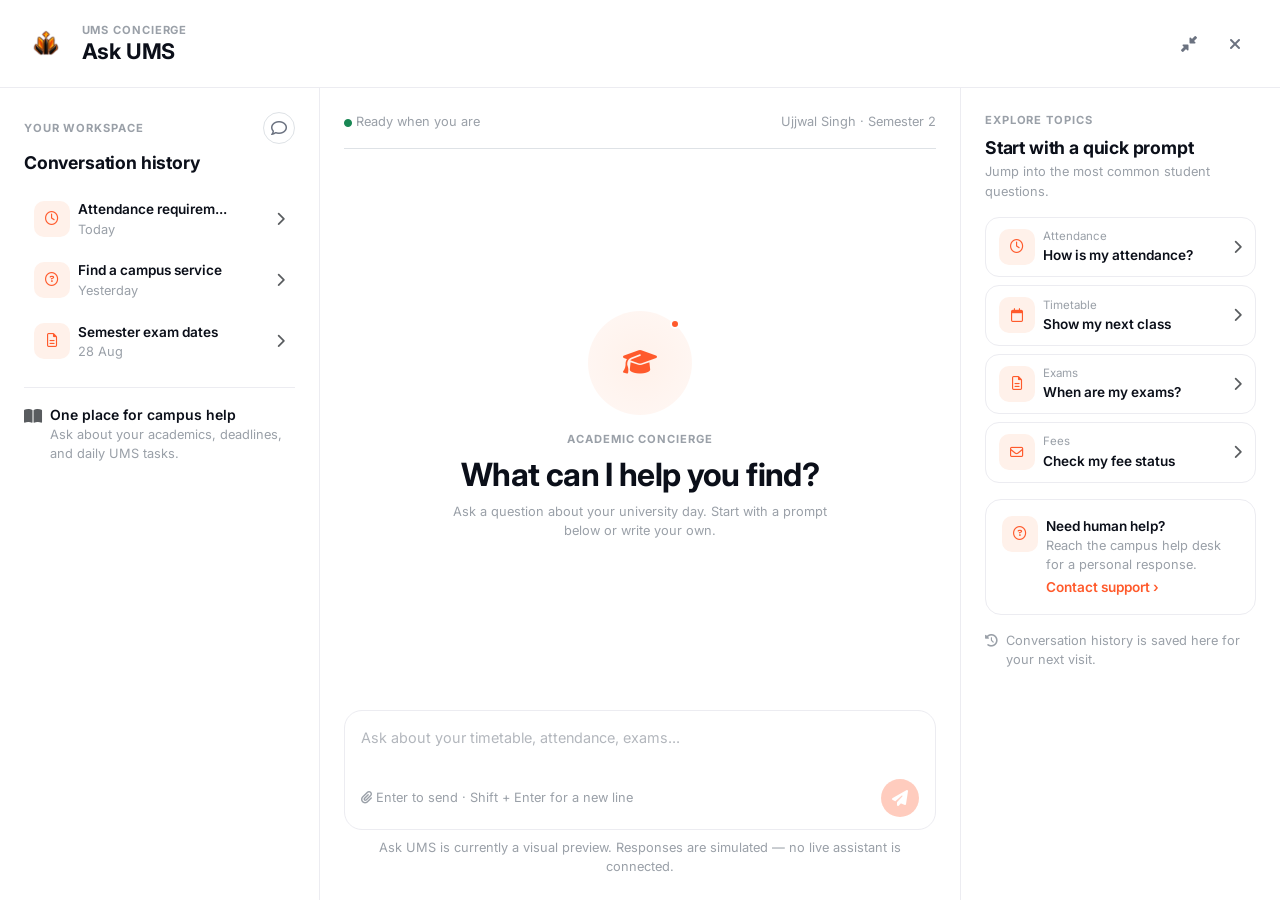
==== commit 2e89b506: "Added the logo of the ums & implemented the slide text feature on the chatbot" ====
--- a/frontend/chatbot_ui/index.html
+++ b/frontend/chatbot_ui/index.html
@@ -17,7 +17,7 @@
 <div id="full-page" class="ums-page mode-fullscreen">
   <div class="ums-header">
     <div class="d-flex align-items-center gap-3">
-      <span class="ums-badge"><i class="fa-solid fa-wand-magic-sparkles"></i></span>
+      <img src="../assets/logo.png" alt="UMS Logo" style="height: 40px; width: 40px; border-radius: 8px; object-fit: contain;">
       <div><div class="eyebrow">UMS CONCIERGE</div><h4 class="fw-bold mb-0">Ask UMS</h4></div>
     </div>
     <div class="d-flex align-items-center gap-2">
